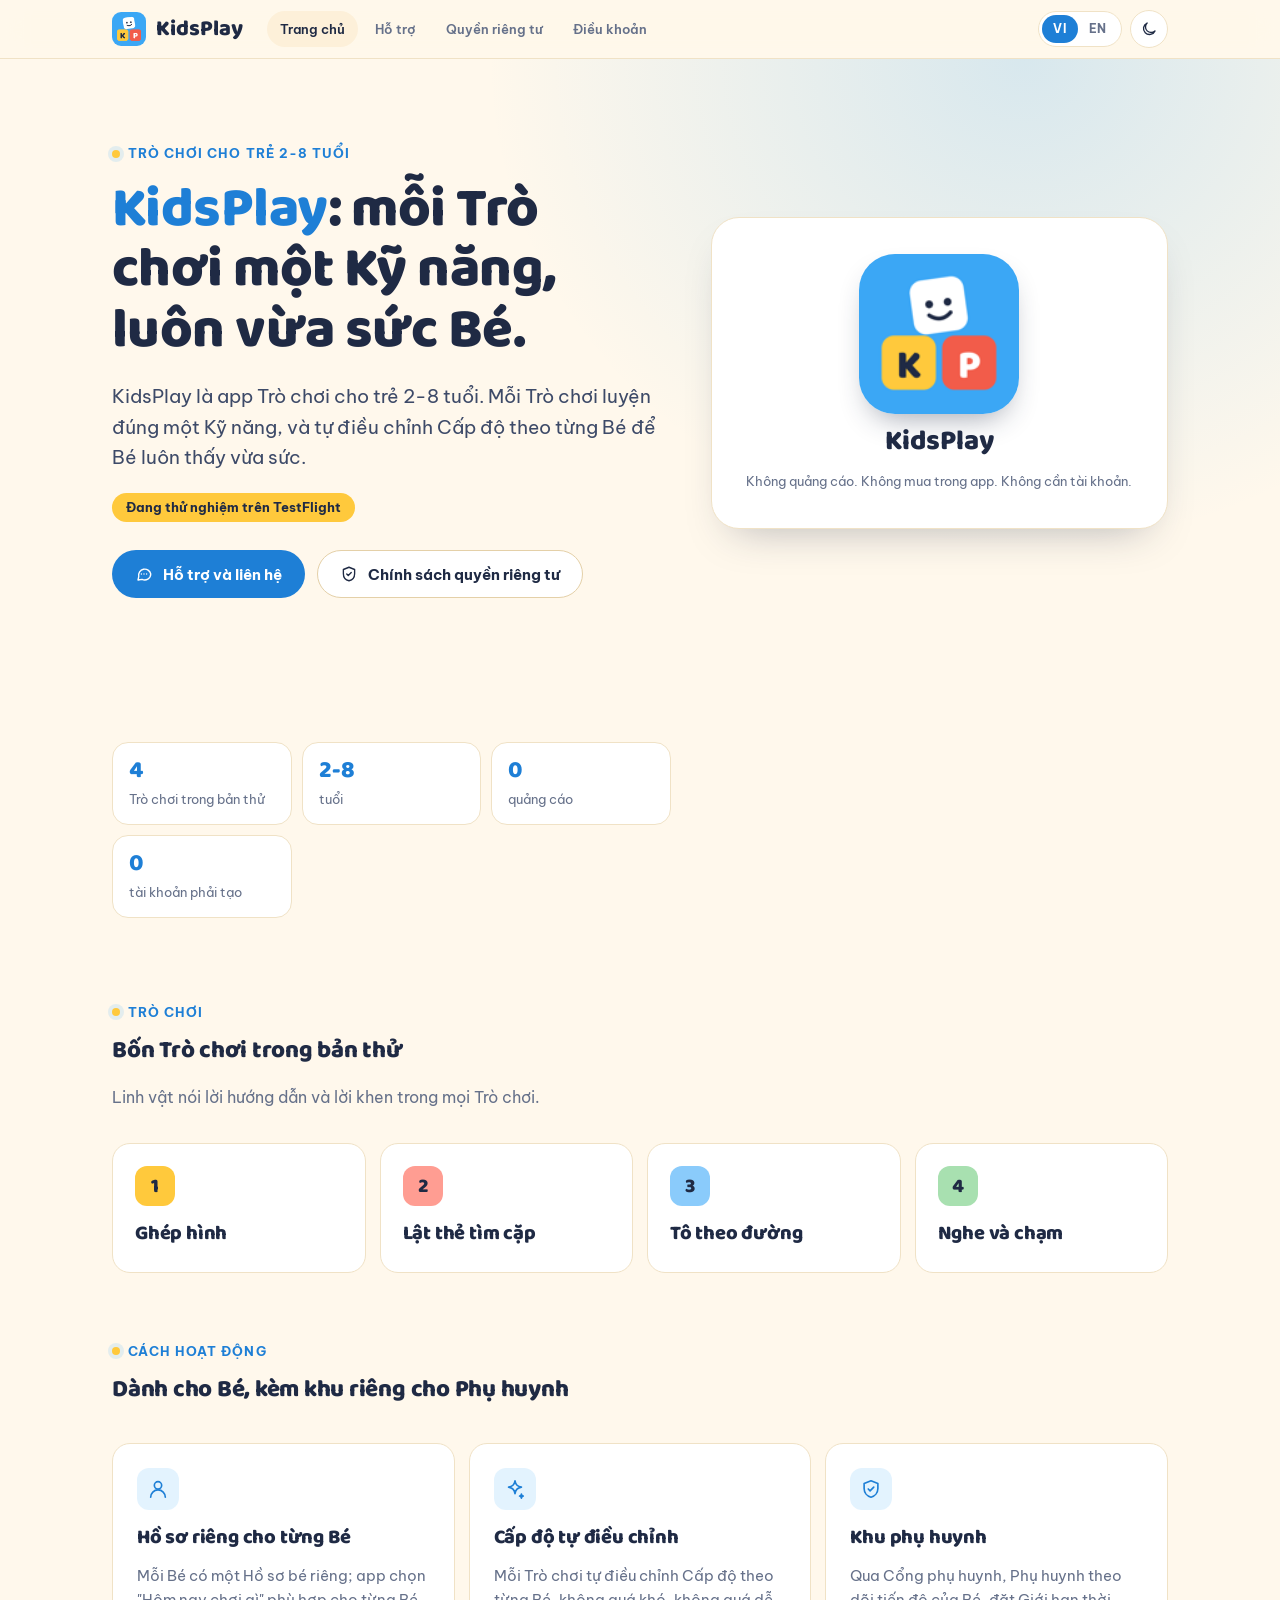
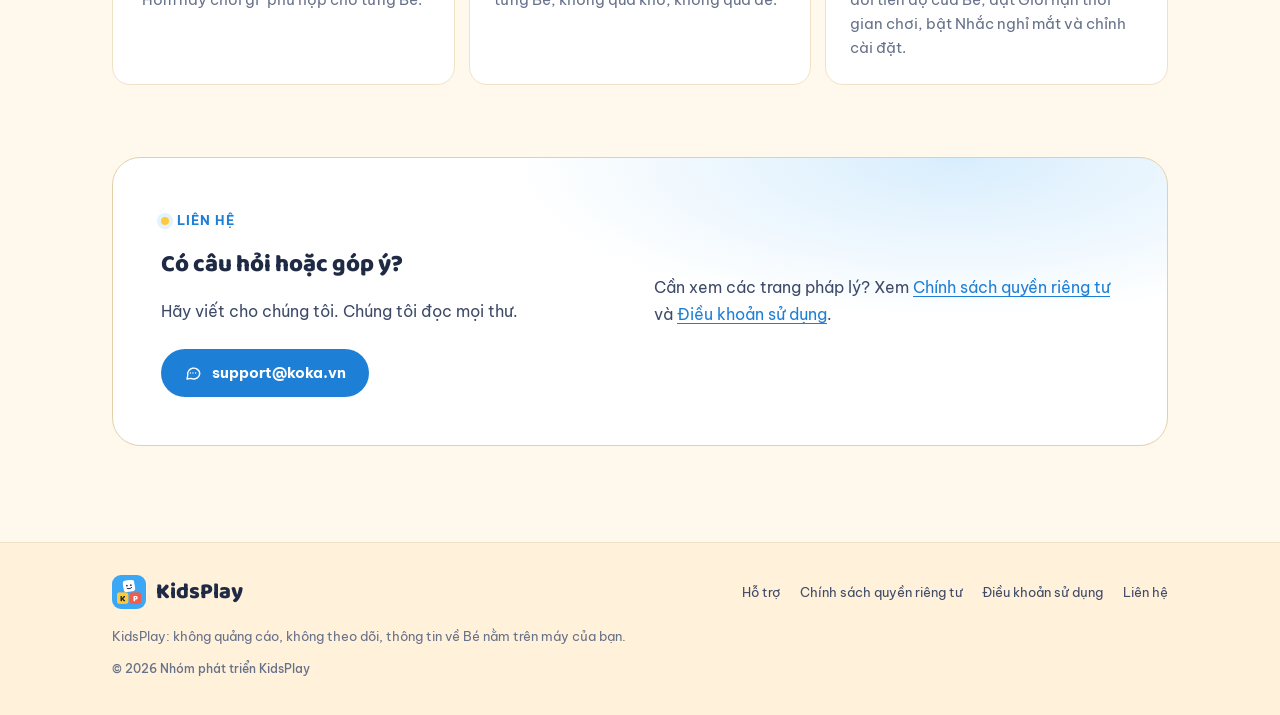
==== index.html @ 6b4169f7 "feat: dựng site KidsPlay (trang chủ, hỗ trợ, quyền riêng tư, điều khoản, 404) Co-Authored-By: Claude" ====
<!doctype html>
<html lang="vi" data-lang="vi" data-mode="light">
<head>
<meta charset="utf-8">
<meta name="viewport" content="width=device-width, initial-scale=1, viewport-fit=cover">
<title data-en="KidsPlay" data-vi="KidsPlay">KidsPlay</title>
<meta name="description" content="KidsPlay: a games app for children aged 2-8. Each game practises one skill and adjusts its level to each child. / Trò chơi cho trẻ 2-8 tuổi, mỗi Trò chơi luyện một Kỹ năng.">
<meta name="theme-color" content="#fff8ec">
<link rel="icon" href="[data-uri]">
<link rel="preconnect" href="https://fonts.googleapis.com"><link rel="preconnect" href="https://fonts.gstatic.com" crossorigin><link rel="stylesheet" href="https://fonts.googleapis.com/css2?family=Be+Vietnam+Pro:wght@400;500;600;700&family=Baloo+2:wght@600;700;800&display=swap">
<script>(function(){var d=document.documentElement,s=null;try{s=window.localStorage}catch(e){}function g(k){try{return s&&s.getItem(k)}catch(e){return null}}function p(k,v){try{s&&s.setItem(k,v)}catch(e){}}var q=null;try{q=new URLSearchParams(location.search).get('lang')}catch(e){}var l=(q==='vi'||q==='en')?q:g('kidsplay-site.lang');if(q==='vi'||q==='en')p('kidsplay-site.lang',q);var m=g('kidsplay-site.mode');if(m!=='dark'&&m!=='light'){m=(window.matchMedia&&matchMedia('(prefers-color-scheme: dark)').matches)?'dark':'light'}l=l==='en'?'en':'vi';d.setAttribute('data-lang',l);d.setAttribute('data-mode',m);d.lang=l;})();</script>
<style>
/* Layout: sticky header, one 1120px column. Cream + sky blue (KidsPlay brand), light by default, dark mode available. */
:root {
  --bg: #fff8ec;
  --bg-2: #fff1da;
  --surface: #ffffff;
  --surface-2: #fdf0d9;
  --line: #f0e2c6;
  --line-2: #e4d0a8;
  --fg: #1f2a44;
  --fg-2: #3d4a68;
  --muted: #66718a;
  --accent: #1e7fd6;
  --accent-2: #3ba7f5;
  --accent-ink: #ffffff;
  --accent-soft: rgba(59, 167, 245, 0.14);
  --sun: #ffc93c;
  --coral: #f25c4a;
  --header: rgba(255, 248, 236, 0.85);
  --shadow: 0 20px 44px -22px rgba(31, 42, 68, 0.35);
  --glow: radial-gradient(60% 80% at 80% 0%, rgba(59, 167, 245, 0.2), transparent 70%);
  --font-display: "Baloo 2", "Be Vietnam Pro", ui-rounded, ui-sans-serif, system-ui, sans-serif;
  --font-body: "Be Vietnam Pro", ui-sans-serif, system-ui, -apple-system, "Segoe UI", sans-serif;
  --font-mono: ui-monospace, SFMono-Regular, Menlo, monospace;
  --step--1: 0.8125rem;
  --step-0: 1rem;
  --step-1: 1.1875rem;
  --step-2: 1.5rem;
  --step-3: clamp(2.125rem, 1.4rem + 3vw, 3.5rem);
  --radius: 18px;
  color-scheme: light;
}
:root[data-mode="dark"] {
  --bg: #141b2e;
  --bg-2: #10162a;
  --surface: #1c2640;
  --surface-2: #243050;
  --line: #2b3858;
  --line-2: #3a4a72;
  --fg: #fff8ec;
  --fg-2: #d9d9e2;
  --muted: #9aa6c2;
  --accent: #5db7f8;
  --accent-2: #8acbfb;
  --accent-ink: #0d1a33;
  --accent-soft: rgba(93, 183, 248, 0.16);
  --header: rgba(20, 27, 46, 0.85);
  --shadow: 0 24px 60px -24px rgba(0, 0, 0, 0.7);
  --glow: radial-gradient(60% 80% at 80% 0%, rgba(59, 167, 245, 0.2), transparent 70%);
  color-scheme: dark;
}

:root:not([data-lang="en"]) .en,
:root[data-lang="en"] .vi { display: none !important; }

* { box-sizing: border-box; }
html { overflow-x: clip; -webkit-text-size-adjust: 100%; scroll-padding-top: 88px; }
body {
  margin: 0; background: var(--bg); color: var(--fg);
  font: 400 var(--step-0)/1.7 var(--font-body);
  -webkit-font-smoothing: antialiased; transition: background-color .25s ease, color .25s ease;
}
body::before { content: ""; position: fixed; inset: 0 0 auto; height: env(safe-area-inset-top, 0px); z-index: 30; background: var(--bg); }
a { color: var(--accent); text-decoration-thickness: 1px; text-underline-offset: 3px; }
a:hover { color: var(--accent-2); }
:focus-visible { outline: 3px solid var(--accent); outline-offset: 3px; border-radius: 6px; }
h1, h2, h3 { font-family: var(--font-display); text-wrap: balance; margin: 0; letter-spacing: -0.01em; }
p { margin: 0; }
img { max-width: 100%; }

.wrap {
  width: 100%; max-width: 1120px; margin: 0 auto;
  padding-left: max(16px, env(safe-area-inset-left, 0px)); padding-right: max(16px, env(safe-area-inset-right, 0px));
}
@media (min-width: 720px) { .wrap { padding-left: max(32px, env(safe-area-inset-left, 0px)); padding-right: max(32px, env(safe-area-inset-right, 0px)); } }

/* Header */
.site-header {
  position: sticky; top: env(safe-area-inset-top, 0px); z-index: 20; background: var(--header);
  backdrop-filter: saturate(160%) blur(14px); -webkit-backdrop-filter: saturate(160%) blur(14px);
  border-bottom: 1px solid var(--line);
}
.site-header .wrap { display: flex; align-items: center; gap: 16px; padding-block: 10px; }
.brand { display: flex; align-items: center; gap: 10px; color: var(--fg); text-decoration: none; font: 800 1.375rem/1 var(--font-display); }
.brand:hover { color: var(--fg); }
.brand img { width: 34px; height: 34px; border-radius: 9px; display: block; }
.nav { display: flex; gap: 4px; margin-left: 8px; }
.nav a { color: var(--muted); text-decoration: none; font-size: var(--step--1); font-weight: 600; padding: 7px 13px; border-radius: 999px; white-space: nowrap; }
.nav a:hover, .nav a[aria-current="page"] { color: var(--fg); background: var(--surface-2); }
.controls { margin-left: auto; display: flex; align-items: center; gap: 8px; }
.seg { display: inline-flex; padding: 3px; border-radius: 999px; background: var(--surface); border: 1px solid var(--line); }
.seg button {
  appearance: none; border: 0; background: transparent; color: var(--muted); cursor: pointer;
  font: 700 0.75rem/1 var(--font-body); letter-spacing: 0.06em; padding: 8px 11px; border-radius: 999px;
}
.seg button[aria-pressed="true"] { background: var(--accent); color: var(--accent-ink); }
.icon-btn {
  appearance: none; width: 38px; height: 38px; border-radius: 999px; cursor: pointer; display: inline-grid; place-items: center;
  background: var(--surface); border: 1px solid var(--line); color: var(--fg);
}
.icon-btn:hover { border-color: var(--line-2); }
.icon-btn svg { width: 18px; height: 18px; }
:root:not([data-mode="dark"]) .i-sun, :root[data-mode="dark"] .i-moon { display: none; }
@media (max-width: 560px) { .nav { display: none; } .brand span { display: none; } }

.site-header .tabs-m { display: none; }
@media (max-width: 560px) {
  .site-header .tabs-m { display: flex; gap: 6px; padding-block: 0 12px; overflow-x: auto; scrollbar-width: none; }
  .tabs-m a {
    flex: none; text-decoration: none; color: var(--muted); font-size: var(--step--1); font-weight: 600; white-space: nowrap;
    padding: 7px 12px; border-radius: 999px; border: 1px solid var(--line); background: var(--surface);
  }
  .tabs-m a[aria-current="page"] { color: var(--fg); border-color: var(--line-2); background: var(--surface-2); }
}

/* Shared pieces */
.eyebrow { display: inline-flex; align-items: center; gap: 8px; font: 700 0.8125rem/1 var(--font-body); letter-spacing: 0.08em; text-transform: uppercase; color: var(--accent); }
.eyebrow::before { content: ""; width: 8px; height: 8px; border-radius: 50%; background: var(--sun); box-shadow: 0 0 0 4px var(--accent-soft); }
.lead { color: var(--fg-2); font-size: var(--step-1); line-height: 1.6; max-width: 36em; }
.btn {
  display: inline-flex; align-items: center; gap: 10px; text-decoration: none; cursor: pointer;
  font: 700 0.9375rem/1 var(--font-body); padding: 14px 22px; border-radius: 999px;
  border: 1px solid transparent; transition: transform .15s ease, background-color .15s ease, border-color .15s ease;
}
.btn svg { width: 18px; height: 18px; flex: none; }
.btn-primary { background: var(--accent); color: var(--accent-ink); }
.btn-primary:hover { background: var(--accent-2); color: var(--accent-ink); transform: translateY(-1px); }
.btn-ghost { background: var(--surface); color: var(--fg); border-color: var(--line-2); }
.btn-ghost:hover { color: var(--fg); border-color: var(--accent); transform: translateY(-1px); }
.cta-row { display: flex; flex-wrap: wrap; gap: 12px; margin-top: 8px; }
.section { padding-block: 72px 0; }
.section-head { display: grid; gap: 12px; margin-bottom: 32px; max-width: 40em; }
.section-head h2 { font-size: var(--step-2); font-weight: 800; }
.section-head p { color: var(--muted); }
.mono { font-family: var(--font-mono); }

/* Footer */
.site-footer { margin-top: 96px; border-top: 1px solid var(--line); background: var(--bg-2); }
.site-footer .wrap { display: grid; gap: 16px; padding-block: 32px 40px; }
.foot-row { display: flex; flex-wrap: wrap; align-items: center; gap: 12px 24px; justify-content: space-between; }
.foot-links { display: flex; flex-wrap: wrap; gap: 8px 20px; font-size: var(--step--1); }
.foot-links a { color: var(--fg-2); text-decoration: none; }
.foot-links a:hover { color: var(--accent); }
.foot-note { color: var(--muted); font-size: var(--step--1); max-width: 60em; }
.copyright { color: var(--muted); font: 500 0.75rem/1 var(--font-body); }

@media (prefers-reduced-motion: reduce) { *, *::before, *::after { transition: none !important; animation: none !important; } }
.skip { position: absolute; left: -9999px; top: 8px; z-index: 40; padding: 8px 12px; border-radius: 8px; background: var(--accent); color: var(--accent-ink); }
.skip:focus { left: 16px; }

/* Home, support, 404, legal pages */
.hero { position: relative; overflow: hidden; }
.hero::before { content: ""; position: absolute; inset: 0; background: var(--glow); pointer-events: none; }
.hero .wrap { position: relative; display: grid; gap: 40px; padding-block: 56px 8px; align-items: center; }
@media (min-width: 900px) { .hero .wrap { grid-template-columns: 1.1fr 0.9fr; padding-block: 88px 16px; } }
.hero-copy { display: grid; gap: 20px; min-width: 0; }
.hero h1 { font-size: var(--step-3); line-height: 1.08; font-weight: 800; }
.hero h1 em { font-style: normal; color: var(--accent); }
.meta-row { display: flex; flex-wrap: wrap; gap: 8px 20px; color: var(--muted); font-size: var(--step--1); }
.meta-row span { display: inline-flex; align-items: center; gap: 8px; }
.meta-row svg { width: 16px; height: 16px; color: var(--accent); flex: none; }
.beta { display: inline-flex; width: fit-content; padding: 7px 14px; border-radius: 999px; background: var(--sun); color: #1f2a44; font: 700 0.8125rem/1.2 var(--font-body); }
.app-card {
  display: grid; justify-items: center; gap: 14px; text-align: center; padding: 36px 24px; min-width: 0;
  border-radius: 28px; background: var(--surface); border: 1px solid var(--line); box-shadow: var(--shadow);
}
.app-card img { width: 160px; height: 160px; border-radius: 36px; box-shadow: 0 14px 30px -12px rgba(31, 42, 68, 0.45); display: block; }
.app-card b { font: 800 1.75rem/1 var(--font-display); }
.app-card span.sub { color: var(--muted); font-size: var(--step--1); }
.stats { display: grid; grid-template-columns: repeat(auto-fit, minmax(150px, 1fr)); gap: 10px; margin-top: 40px; }
.stats div { display: grid; gap: 2px; padding: 14px 16px; border-radius: 16px; background: var(--surface); border: 1px solid var(--line); }
.stats b { font: 800 1.5rem/1.2 var(--font-display); color: var(--accent); }
.stats span { color: var(--muted); font-size: var(--step--1); }

.games { display: grid; grid-template-columns: 1fr; gap: 14px; }
@media (min-width: 560px) { .games { grid-template-columns: repeat(2, 1fr); } }
@media (min-width: 960px) { .games { grid-template-columns: repeat(4, 1fr); } }
.game { padding: 22px; border-radius: var(--radius); background: var(--surface); border: 1px solid var(--line); display: grid; gap: 10px; align-content: start; min-width: 0; }
.game .num { width: 40px; height: 40px; border-radius: 12px; display: grid; place-items: center; font: 800 1.25rem/1 var(--font-display); color: #1f2a44; }
.game:nth-child(1) .num { background: var(--sun); }
.game:nth-child(2) .num { background: #ff9d92; }
.game:nth-child(3) .num { background: #8acbfb; }
.game:nth-child(4) .num { background: #a8e0b0; }
.game h3 { font-size: 1.25rem; font-weight: 800; }
.game p { color: var(--muted); font-size: 0.9375rem; }

.features { display: grid; grid-template-columns: 1fr; gap: 14px; }
@media (min-width: 720px) { .features { grid-template-columns: repeat(3, 1fr); } }
.feature { padding: 24px; border-radius: var(--radius); background: var(--surface); border: 1px solid var(--line); display: grid; gap: 10px; align-content: start; min-width: 0; }
.feature .ic { width: 42px; height: 42px; border-radius: 12px; display: grid; place-items: center; background: var(--accent-soft); color: var(--accent); }
.feature .ic svg { width: 22px; height: 22px; }
.feature h3 { font-size: 1.25rem; font-weight: 800; }
.feature p { color: var(--muted); font-size: 0.9375rem; line-height: 1.6; }

.faq-layout { display: grid; gap: 32px; }
@media (min-width: 900px) { .faq-layout { grid-template-columns: 0.8fr 1.2fr; gap: 64px; } .faq-layout .section-head { position: sticky; top: 96px; align-self: start; } }
.faq { display: grid; gap: 10px; min-width: 0; }
.faq details { background: var(--surface); border: 1px solid var(--line); border-radius: 14px; }
.faq details[open] { border-color: var(--line-2); }
.faq summary { list-style: none; cursor: pointer; display: flex; align-items: center; gap: 16px; padding: 16px 18px; font-weight: 700; line-height: 1.45; }
.faq summary::-webkit-details-marker { display: none; }
.faq summary::after {
  content: ""; margin-left: auto; flex: none; width: 10px; height: 10px;
  border-right: 2px solid var(--muted); border-bottom: 2px solid var(--muted);
  transform: rotate(45deg) translate(-2px, -2px); transition: transform .2s ease;
}
.faq details[open] summary::after { transform: rotate(-135deg) translate(-2px, -2px); }
.faq .ans { padding: 0 18px 18px; color: var(--fg-2); max-width: 62ch; }

.contact { position: relative; overflow: hidden; border-radius: 28px; border: 1px solid var(--line-2); background: var(--surface); display: grid; gap: 28px; padding: 32px 24px; }
.contact::before { content: ""; position: absolute; inset: 0; background: var(--glow); pointer-events: none; }
.contact > * { position: relative; min-width: 0; }
@media (min-width: 860px) { .contact { grid-template-columns: 1fr 1fr; padding: 48px; align-items: center; } }
.contact h2 { font-size: var(--step-2); font-weight: 800; margin-bottom: 12px; }
.contact p { color: var(--fg-2); }
.contact .cta-row { margin-top: 24px; }
.email-row { display: flex; flex-wrap: wrap; align-items: center; gap: 10px; margin-top: 18px; color: var(--muted); font-size: var(--step--1); }
.email-row code { color: var(--fg); background: var(--surface-2); padding: 6px 10px; border-radius: 8px; font-size: 0.875rem; overflow-wrap: anywhere; }
.copy-btn { appearance: none; cursor: pointer; border: 1px solid var(--line-2); background: var(--surface); color: var(--fg); border-radius: 999px; padding: 6px 12px; font: 700 0.75rem/1 var(--font-body); }
.copy-btn.done { background: var(--accent); color: var(--accent-ink); }
.checklist { list-style: none; margin: 0; padding: 0; display: grid; gap: 12px; counter-reset: c; }
.checklist li { counter-increment: c; display: flex; gap: 14px; padding: 14px 16px; border-radius: 14px; background: var(--bg); border: 1px solid var(--line); }
.checklist li::before { content: counter(c); flex: none; width: 28px; height: 28px; border-radius: 50%; display: grid; place-items: center; background: var(--accent); color: var(--accent-ink); font: 800 0.875rem/1 var(--font-display); }
.checklist div { display: grid; gap: 2px; min-width: 0; }
.checklist b { font-weight: 700; }
.checklist span { color: var(--muted); font-size: 0.875rem; }

.nf { padding-block: 96px 0; text-align: center; }
.nf .wrap { display: grid; gap: 16px; justify-items: center; }
.nf .code { font: 800 5rem/1 var(--font-display); color: var(--accent); }
.nf h1 { font-size: var(--step-2); font-weight: 800; }
.nf p { color: var(--muted); max-width: 32em; }
.nf .cta-row { justify-content: center; }

/* Legal pages */
.p-hero { position: relative; overflow: hidden; border-bottom: 1px solid var(--line); }
.p-hero::before { content: ""; position: absolute; inset: 0; background: var(--glow); pointer-events: none; }
.p-hero .wrap { position: relative; display: grid; gap: 18px; padding-block: 56px 40px; }
.p-hero h1 { font-size: var(--step-3); line-height: 1.08; font-weight: 800; }
.updated { display: inline-flex; align-items: center; gap: 8px; color: var(--muted); font: 500 0.8125rem/1 var(--font-body); }
.updated svg { width: 15px; height: 15px; }
.p-body .wrap { display: grid; gap: 40px; padding-block: 48px 0; }
@media (min-width: 960px) { .p-body .wrap { grid-template-columns: 240px minmax(0, 1fr); gap: 72px; } }
.toc { align-self: start; min-width: 0; }
@media (min-width: 960px) { .toc { position: sticky; top: 96px; } }
.toc-title { font: 700 0.75rem/1 var(--font-body); letter-spacing: 0.12em; text-transform: uppercase; color: var(--muted); margin-bottom: 12px; }
.toc ol { list-style: none; margin: 0; padding: 0; display: grid; gap: 2px; }
.toc a { display: grid; grid-template-columns: 28px 1fr; gap: 6px; padding: 8px 10px; border-radius: 10px; color: var(--fg-2); text-decoration: none; font-size: 0.875rem; line-height: 1.4; }
.toc a span:first-child { font-weight: 700; color: var(--muted); }
.toc a:hover { background: var(--surface); color: var(--fg); }
.toc a.active { background: var(--surface-2); color: var(--fg); }
.toc a.active span:first-child { color: var(--accent); }
@media (max-width: 959px) {
  .toc ol { grid-template-columns: repeat(auto-fit, minmax(150px, 1fr)); gap: 6px; }
  .toc a { border: 1px solid var(--line); background: var(--surface); }
}
.policy { min-width: 0; max-width: 72ch; display: grid; gap: 48px; overflow-wrap: anywhere; }
.policy section { display: grid; gap: 14px; scroll-margin-top: 96px; }
.policy h2 { display: flex; align-items: baseline; gap: 14px; font-size: var(--step-2); font-weight: 800; }
.policy h2 .n { font: 800 0.875rem/1 var(--font-display); color: var(--accent); padding: 6px 9px; border-radius: 9px; background: var(--accent-soft); flex: none; }
.policy p, .policy li { color: var(--fg-2); }
.policy strong { color: var(--fg); font-weight: 700; }
.policy ul, .policy ol { margin: 0; padding-left: 22px; display: grid; gap: 8px; }
.policy .card { border: 1px solid var(--line-2); border-radius: var(--radius); background: var(--surface); padding: 16px 20px; }
.policy .card ul { list-style: none; padding: 0; }
.policy .card li { position: relative; padding-left: 26px; }
.policy .card li::before { content: ""; position: absolute; left: 4px; top: 0.7em; width: 9px; height: 9px; border-radius: 50%; background: var(--sun); box-shadow: 0 0 0 3px var(--accent-soft); }

</style>
</head>
<body>
<a class="skip" href="#main"><span class="en">Skip to content</span><span class="vi">Chuyển tới nội dung</span></a>
<header class="site-header"><div class="wrap">
  <a class="brand" href="./"><img src="[data-uri]" alt="" width="34" height="34"><span>KidsPlay</span></a>
  <nav class="nav" aria-label="Pages">
    <a href="./" aria-current="page"><span class="en">Home</span><span class="vi">Trang chủ</span></a>
    <a href="support.html"><span class="en">Support</span><span class="vi">Hỗ trợ</span></a>
    <a href="privacy.html"><span class="en">Privacy</span><span class="vi">Quyền riêng tư</span></a>
    <a href="terms.html"><span class="en">Terms</span><span class="vi">Điều khoản</span></a>
  </nav>
  <div class="controls">
    <div class="seg" role="group" aria-label="Ngôn ngữ / Language">
      <button type="button" id="lang-vi" data-set-lang="vi" aria-pressed="true">VI</button>
      <button type="button" id="lang-en" data-set-lang="en" aria-pressed="false">EN</button>
    </div>
    <button type="button" id="mode-toggle" class="icon-btn" data-toggle-mode aria-label="Chuyển giao diện"><svg class="i-sun" viewBox="0 0 24 24" fill="none" stroke="currentColor" stroke-width="1.8" stroke-linecap="round" stroke-linejoin="round" aria-hidden="true"><circle cx="12" cy="12" r="4"/><path d="M12 2v2M12 20v2M4.9 4.9l1.4 1.4M17.7 17.7l1.4 1.4M2 12h2M20 12h2M4.9 19.1l1.4-1.4M17.7 6.3l1.4-1.4"/></svg><svg class="i-moon" viewBox="0 0 24 24" fill="none" stroke="currentColor" stroke-width="1.8" stroke-linecap="round" stroke-linejoin="round" aria-hidden="true"><path d="M20 14.5A8 8 0 1 1 9.5 4a6.5 6.5 0 0 0 10.5 10.5Z"/></svg></button>
  </div>
</div>
<nav class="wrap tabs-m" aria-label="Pages">
    <a href="./" aria-current="page"><span class="en">Home</span><span class="vi">Trang chủ</span></a>
    <a href="support.html"><span class="en">Support</span><span class="vi">Hỗ trợ</span></a>
    <a href="privacy.html"><span class="en">Privacy</span><span class="vi">Quyền riêng tư</span></a>
    <a href="terms.html"><span class="en">Terms</span><span class="vi">Điều khoản</span></a>
</nav>
</header>
<main id="main">
<section class="hero">
  <div class="wrap">
    <div class="hero-copy">
      <span class="eyebrow"><span class="en">Games for ages 2-8</span><span class="vi">Trò chơi cho trẻ 2-8 tuổi</span></span>
      <h1><span class="en"><em>KidsPlay</em>: one game, one skill, just the right level.</span><span class="vi"><em>KidsPlay</em>: mỗi Trò chơi một Kỹ năng, luôn vừa sức Bé.</span></h1>
      <p class="lead">
        <span class="en">KidsPlay is a games app for children aged 2-8. Each game practises exactly one skill and adjusts its level to each child, so play always feels just right.</span>
        <span class="vi">KidsPlay là app Trò chơi cho trẻ 2-8 tuổi. Mỗi Trò chơi luyện đúng một Kỹ năng, và tự điều chỉnh Cấp độ theo từng Bé để Bé luôn thấy vừa sức.</span>
      </p>
      <span class="beta"><span class="en">Currently in beta testing on TestFlight</span><span class="vi">Đang thử nghiệm trên TestFlight</span></span>
      <div class="cta-row">
        <a class="btn btn-primary" href="support.html"><svg viewBox="0 0 24 24" fill="none" stroke="currentColor" stroke-width="1.8" stroke-linecap="round" stroke-linejoin="round" aria-hidden="true"><path d="M21 12a8 8 0 0 1-11.6 7.1L4 20l1-4.6A8 8 0 1 1 21 12Z"/><path d="M8.5 12h.01M12 12h.01M15.5 12h.01"/></svg><span class="en">Help and contact</span><span class="vi">Hỗ trợ và liên hệ</span></a>
        <a class="btn btn-ghost" href="privacy.html"><svg viewBox="0 0 24 24" fill="none" stroke="currentColor" stroke-width="1.8" stroke-linecap="round" stroke-linejoin="round" aria-hidden="true"><path d="M12 3 4.5 6v5.5c0 4.6 3.2 8.4 7.5 9.5 4.3-1.1 7.5-4.9 7.5-9.5V6L12 3Z"/><path d="m9 12 2 2 4-4"/></svg><span class="en">Privacy Policy</span><span class="vi">Chính sách quyền riêng tư</span></a>
      </div>
    </div>
    <div class="app-card" aria-label="KidsPlay">
      <img src="[data-uri]" alt="" width="160" height="160">
      <b>KidsPlay</b>
      <span class="sub"><span class="en">No ads. No in-app purchases. No account.</span><span class="vi">Không quảng cáo. Không mua trong app. Không cần tài khoản.</span></span>
    </div>
  </div>
  <div class="wrap">
    <div class="stats">
      <div><b>4</b><span class="en">games in the beta</span><span class="vi">Trò chơi trong bản thử</span></div>
      <div><b>2-8</b><span class="en">years old</span><span class="vi">tuổi</span></div>
      <div><b>0</b><span class="en">ads</span><span class="vi">quảng cáo</span></div>
      <div><b>0</b><span class="en">accounts to create</span><span class="vi">tài khoản phải tạo</span></div>
    </div>
  </div>
</section>

<section class="section" id="games">
  <div class="wrap">
    <div class="section-head">
      <span class="eyebrow"><span class="en">Games</span><span class="vi">Trò chơi</span></span>
      <h2><span class="en">Four games in the beta</span><span class="vi">Bốn Trò chơi trong bản thử</span></h2>
      <p><span class="en">A mascot speaks the instructions and the praise in every game.</span><span class="vi">Linh vật nói lời hướng dẫn và lời khen trong mọi Trò chơi.</span></p>
    </div>
    <div class="games">
      <div class="game"><span class="num">1</span><h3><span class="en">Jigsaw</span><span class="vi">Ghép hình</span></h3></div>
      <div class="game"><span class="num">2</span><h3><span class="en">Memory match</span><span class="vi">Lật thẻ tìm cặp</span></h3></div>
      <div class="game"><span class="num">3</span><h3><span class="en">Trace the line</span><span class="vi">Tô theo đường</span></h3></div>
      <div class="game"><span class="num">4</span><h3><span class="en">Listen and tap</span><span class="vi">Nghe và chạm</span></h3></div>
    </div>
  </div>
</section>

<section class="section" id="features">
  <div class="wrap">
    <div class="section-head">
      <span class="eyebrow"><span class="en">How it works</span><span class="vi">Cách hoạt động</span></span>
      <h2><span class="en">Made for the child, with a space for grown-ups</span><span class="vi">Dành cho Bé, kèm khu riêng cho Phụ huynh</span></h2>
    </div>
    <div class="features">
      <div class="feature">
        <span class="ic"><svg viewBox="0 0 24 24" fill="none" stroke="currentColor" stroke-width="1.8" stroke-linecap="round" stroke-linejoin="round" aria-hidden="true"><circle cx="12" cy="8" r="4"/><path d="M4 21a8 8 0 0 1 16 0"/></svg></span>
        <h3><span class="en">A profile for each child</span><span class="vi">Hồ sơ riêng cho từng Bé</span></h3>
        <p><span class="en">Every child has their own profile, and the app picks "What to play today" for each one.</span><span class="vi">Mỗi Bé có một Hồ sơ bé riêng; app chọn "Hôm nay chơi gì" phù hợp cho từng Bé.</span></p>
      </div>
      <div class="feature">
        <span class="ic"><svg viewBox="0 0 24 24" fill="none" stroke="currentColor" stroke-width="1.8" stroke-linecap="round" stroke-linejoin="round" aria-hidden="true"><path d="M12 3c.6 4.2 2.8 6.4 7 7-4.2.6-6.4 2.8-7 7-.6-4.2-2.8-6.4-7-7 4.2-.6 6.4-2.8 7-7Z"/><path d="M19 17.5c.2 1.3.9 2 2 2.2-1.1.2-1.8.9-2 2.2-.2-1.3-.9-2-2-2.2 1.1-.2 1.8-.9 2-2.2Z"/></svg></span>
        <h3><span class="en">Levels that adjust</span><span class="vi">Cấp độ tự điều chỉnh</span></h3>
        <p><span class="en">Each game adjusts its level to the child, so it is neither too hard nor too easy.</span><span class="vi">Mỗi Trò chơi tự điều chỉnh Cấp độ theo từng Bé, không quá khó, không quá dễ.</span></p>
      </div>
      <div class="feature">
        <span class="ic"><svg viewBox="0 0 24 24" fill="none" stroke="currentColor" stroke-width="1.8" stroke-linecap="round" stroke-linejoin="round" aria-hidden="true"><path d="M12 3 4.5 6v5.5c0 4.6 3.2 8.4 7.5 9.5 4.3-1.1 7.5-4.9 7.5-9.5V6L12 3Z"/><path d="m9 12 2 2 4-4"/></svg></span>
        <h3><span class="en">Parent Zone</span><span class="vi">Khu phụ huynh</span></h3>
        <p><span class="en">Behind the Parent Gate, grown-ups follow their child's progress, set daily play time limits, turn on eye-rest reminders and change settings.</span><span class="vi">Qua Cổng phụ huynh, Phụ huynh theo dõi tiến độ của Bé, đặt Giới hạn thời gian chơi, bật Nhắc nghỉ mắt và chỉnh cài đặt.</span></p>
      </div>
    </div>
  </div>
</section>

<section class="section" id="contact">
  <div class="wrap">
    <div class="contact">
      <div>
        <span class="eyebrow"><span class="en">Contact</span><span class="vi">Liên hệ</span></span>
        <h2 style="margin-top:12px"><span class="en">Questions or feedback?</span><span class="vi">Có câu hỏi hoặc góp ý?</span></h2>
        <p><span class="en">Write to us. We read every message.</span><span class="vi">Hãy viết cho chúng tôi. Chúng tôi đọc mọi thư.</span></p>
        <div class="cta-row"><a class="btn btn-primary" href="mailto:support@koka.vn"><svg viewBox="0 0 24 24" fill="none" stroke="currentColor" stroke-width="1.8" stroke-linecap="round" stroke-linejoin="round" aria-hidden="true"><path d="M21 12a8 8 0 0 1-11.6 7.1L4 20l1-4.6A8 8 0 1 1 21 12Z"/><path d="M8.5 12h.01M12 12h.01M15.5 12h.01"/></svg>support@koka.vn</a></div>
      </div>
      <p><span class="en">Looking for the legal pages? See the <a href="privacy.html">Privacy Policy</a> and the <a href="terms.html">Terms of Use</a>.</span><span class="vi">Cần xem các trang pháp lý? Xem <a href="privacy.html">Chính sách quyền riêng tư</a> và <a href="terms.html">Điều khoản sử dụng</a>.</span></p>
    </div>
  </div>
</section>
</main>

<footer class="site-footer"><div class="wrap">
  <div class="foot-row">
    <a class="brand" href="./"><img src="[data-uri]" alt="" width="34" height="34"><span>KidsPlay</span></a>
    <div class="foot-links">
      <a href="support.html"><span class="en">Support</span><span class="vi">Hỗ trợ</span></a>
      <a href="privacy.html"><span class="en">Privacy Policy</span><span class="vi">Chính sách quyền riêng tư</span></a>
      <a href="terms.html"><span class="en">Terms of Use</span><span class="vi">Điều khoản sử dụng</span></a>
      <a href="mailto:support@koka.vn"><span class="en">Contact</span><span class="vi">Liên hệ</span></a>
    </div>
  </div>
  <p class="foot-note"><span class="en">KidsPlay: no ads, no tracking, and information about your child stays on your device.</span><span class="vi">KidsPlay: không quảng cáo, không theo dõi, thông tin về Bé nằm trên máy của bạn.</span></p>
  <p class="copyright"><span class="en">© 2026 the KidsPlay team</span><span class="vi">© 2026 Nhóm phát triển KidsPlay</span></p>
</div></footer>
<script>
(function () {
  var root = document.documentElement;
  var KEY_LANG = 'kidsplay-site.lang', KEY_MODE = 'kidsplay-site.mode';
  function save(k, v) { try { localStorage.setItem(k, v); } catch (e) {} }

  function setLang(lang) {
    root.setAttribute('data-lang', lang);
    root.lang = lang;
    var t = document.querySelector('title[data-en]');
    if (t) document.title = t.getAttribute('data-' + lang);
    document.querySelectorAll('[data-set-lang]').forEach(function (b) {
      b.setAttribute('aria-pressed', String(b.getAttribute('data-set-lang') === lang));
    });
  }
  function setMode(mode) {
    root.setAttribute('data-mode', mode);
    var btn = document.querySelector('[data-toggle-mode]');
    if (btn) {
      var en = mode === 'dark' ? 'Switch to light theme' : 'Switch to dark theme';
      var vi = mode === 'dark' ? 'Chuyển sang giao diện sáng' : 'Chuyển sang giao diện tối';
      btn.setAttribute('aria-label', root.getAttribute('data-lang') === 'en' ? en : vi);
    }
  }

  document.querySelectorAll('[data-set-lang]').forEach(function (b) {
    b.addEventListener('click', function () {
      var l = b.getAttribute('data-set-lang');
      setLang(l); save(KEY_LANG, l);
      setMode(root.getAttribute('data-mode') || 'light');
    });
  });
  var modeBtn = document.querySelector('[data-toggle-mode]');
  if (modeBtn) modeBtn.addEventListener('click', function () {
    var m = root.getAttribute('data-mode') === 'dark' ? 'light' : 'dark';
    setMode(m); save(KEY_MODE, m);
  });

  document.querySelectorAll('[data-copy]').forEach(function (b) {
    b.addEventListener('click', function () {
      var el = document.getElementById(b.getAttribute('data-copy'));
      var done = function () { b.classList.add('done'); setTimeout(function () { b.classList.remove('done'); }, 1500); };
      var select = function () { var r = document.createRange(); r.selectNodeContents(el); var s = getSelection(); s.removeAllRanges(); s.addRange(r); };
      if (navigator.clipboard) navigator.clipboard.writeText(el.textContent).then(done, select); else select();
    });
  });

  setLang(root.getAttribute('data-lang') === 'en' ? 'en' : 'vi');
  setMode(root.getAttribute('data-mode') === 'dark' ? 'dark' : 'light');
})();

</script>
</body>
</html>
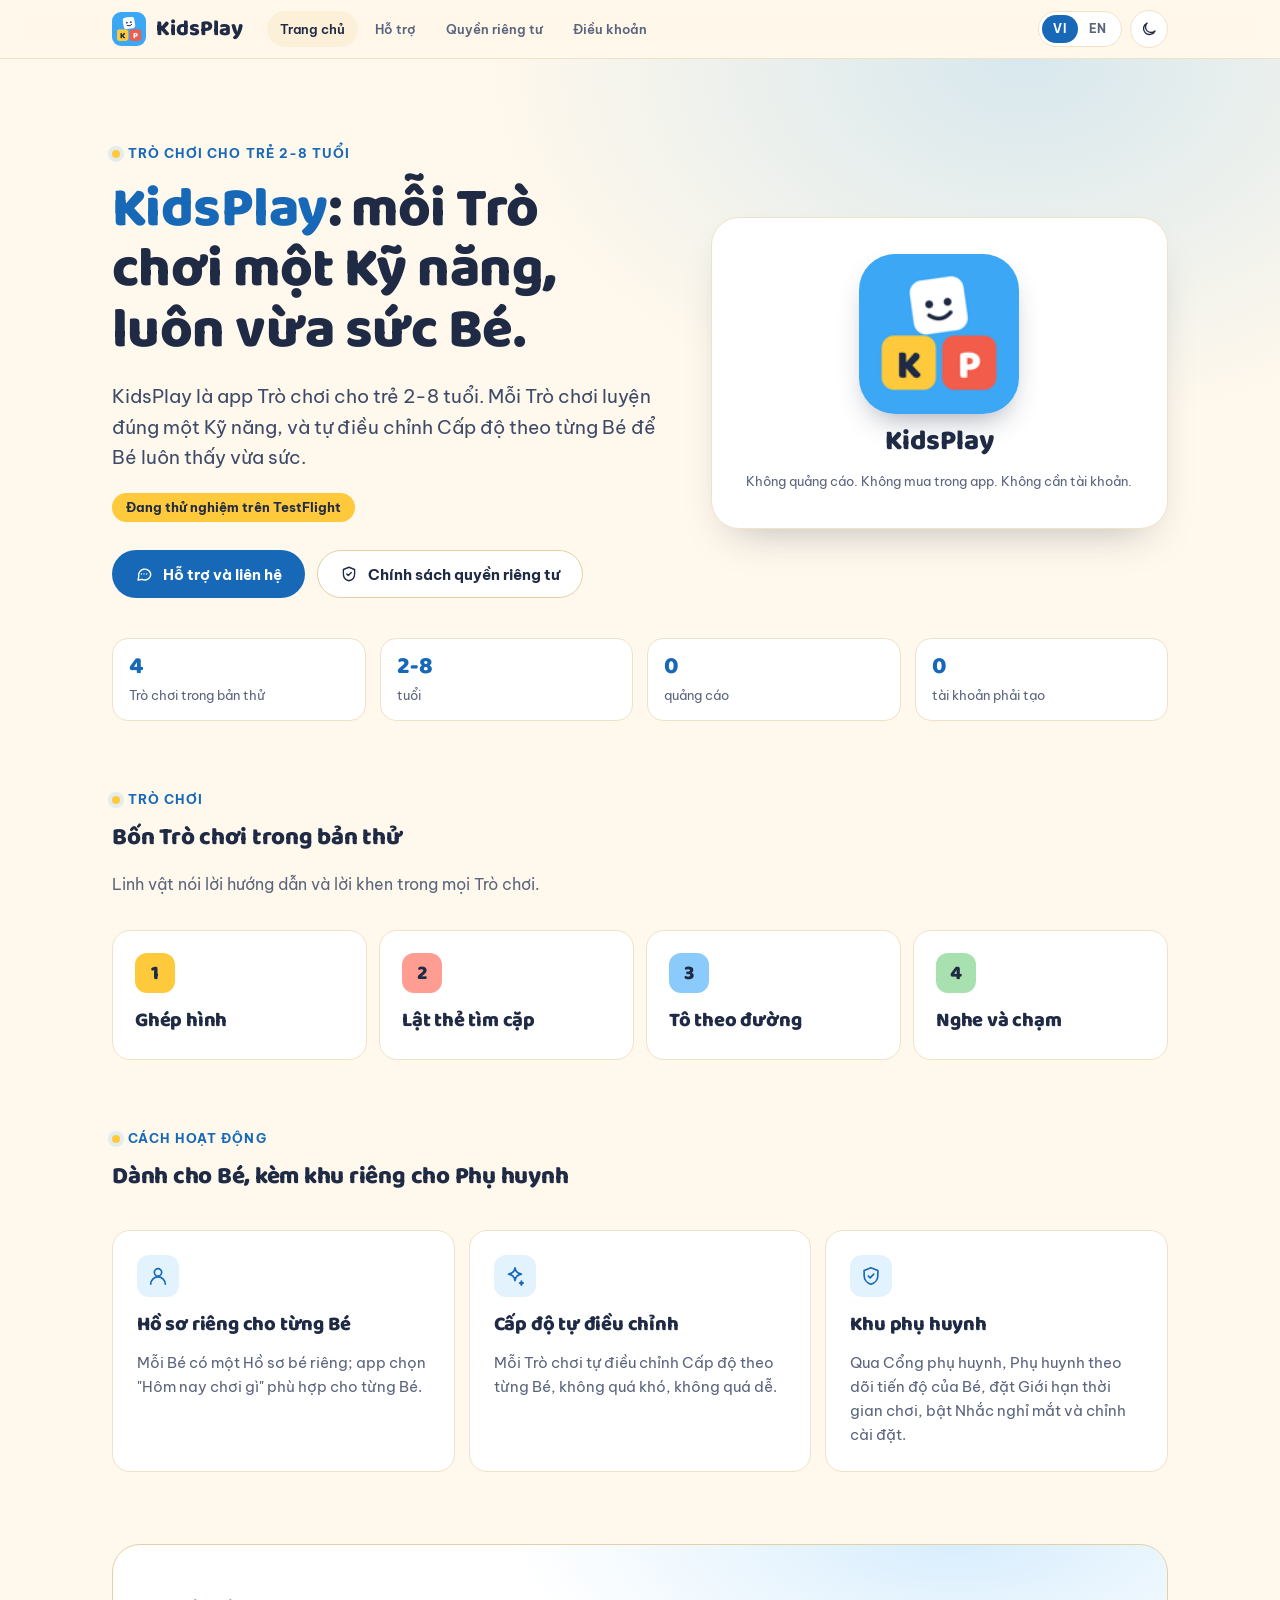
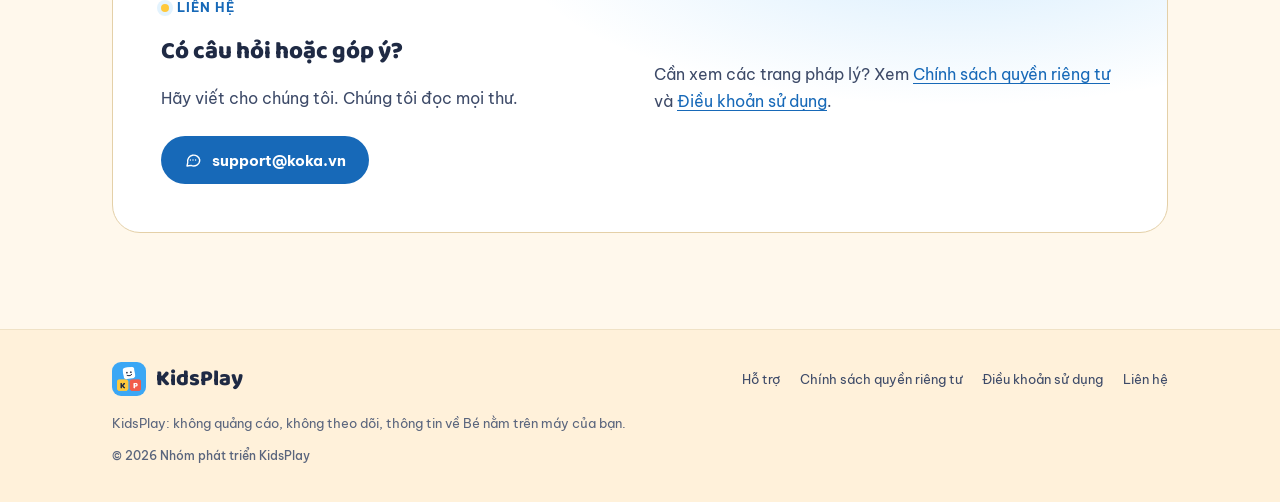
==== commit 86b77e8e: "fix(site): thẻ số liệu 4 cột/2x2, nền html, contrast chế độ sáng, thẻ Trò chơi 2 cột trên mobile Co-" ====
--- a/index.html
+++ b/index.html
@@ -20,9 +20,9 @@
   --line-2: #e4d0a8;
   --fg: #1f2a44;
   --fg-2: #3d4a68;
-  --muted: #66718a;
-  --accent: #1e7fd6;
-  --accent-2: #3ba7f5;
+  --muted: #5a657d;
+  --accent: #1769b8;
+  --accent-2: #0f4f94;
   --accent-ink: #ffffff;
   --accent-soft: rgba(59, 167, 245, 0.14);
   --sun: #ffc93c;
@@ -65,7 +65,7 @@
 :root[data-lang="en"] .vi { display: none !important; }
 
 * { box-sizing: border-box; }
-html { overflow-x: clip; -webkit-text-size-adjust: 100%; scroll-padding-top: 88px; }
+html { background: var(--bg); overflow-x: clip; -webkit-text-size-adjust: 100%; scroll-padding-top: 88px; }
 body {
   margin: 0; background: var(--bg); color: var(--fg);
   font: 400 var(--step-0)/1.7 var(--font-body);
@@ -178,13 +178,14 @@
 .app-card img { width: 160px; height: 160px; border-radius: 36px; box-shadow: 0 14px 30px -12px rgba(31, 42, 68, 0.45); display: block; }
 .app-card b { font: 800 1.75rem/1 var(--font-display); }
 .app-card span.sub { color: var(--muted); font-size: var(--step--1); }
-.stats { display: grid; grid-template-columns: repeat(auto-fit, minmax(150px, 1fr)); gap: 10px; margin-top: 40px; }
+.hero .wrap.stats-wrap { grid-template-columns: 1fr; padding-block: 24px 0; }
+.stats { display: grid; grid-template-columns: repeat(2, minmax(0, 1fr)); gap: 10px; }
+@media (min-width: 720px) { .stats { grid-template-columns: repeat(4, minmax(0, 1fr)); gap: 14px; } }
 .stats div { display: grid; gap: 2px; padding: 14px 16px; border-radius: 16px; background: var(--surface); border: 1px solid var(--line); }
 .stats b { font: 800 1.5rem/1.2 var(--font-display); color: var(--accent); }
 .stats span { color: var(--muted); font-size: var(--step--1); }
 
-.games { display: grid; grid-template-columns: 1fr; gap: 14px; }
-@media (min-width: 560px) { .games { grid-template-columns: repeat(2, 1fr); } }
+.games { display: grid; grid-template-columns: repeat(2, minmax(0, 1fr)); gap: 12px; }
 @media (min-width: 960px) { .games { grid-template-columns: repeat(4, 1fr); } }
 .game { padding: 22px; border-radius: var(--radius); background: var(--surface); border: 1px solid var(--line); display: grid; gap: 10px; align-content: start; min-width: 0; }
 .game .num { width: 40px; height: 40px; border-radius: 12px; display: grid; place-items: center; font: 800 1.25rem/1 var(--font-display); color: #1f2a44; }
@@ -326,7 +327,7 @@
       <span class="sub"><span class="en">No ads. No in-app purchases. No account.</span><span class="vi">Không quảng cáo. Không mua trong app. Không cần tài khoản.</span></span>
     </div>
   </div>
-  <div class="wrap">
+  <div class="wrap stats-wrap">
     <div class="stats">
       <div><b>4</b><span class="en">games in the beta</span><span class="vi">Trò chơi trong bản thử</span></div>
       <div><b>2-8</b><span class="en">years old</span><span class="vi">tuổi</span></div>
